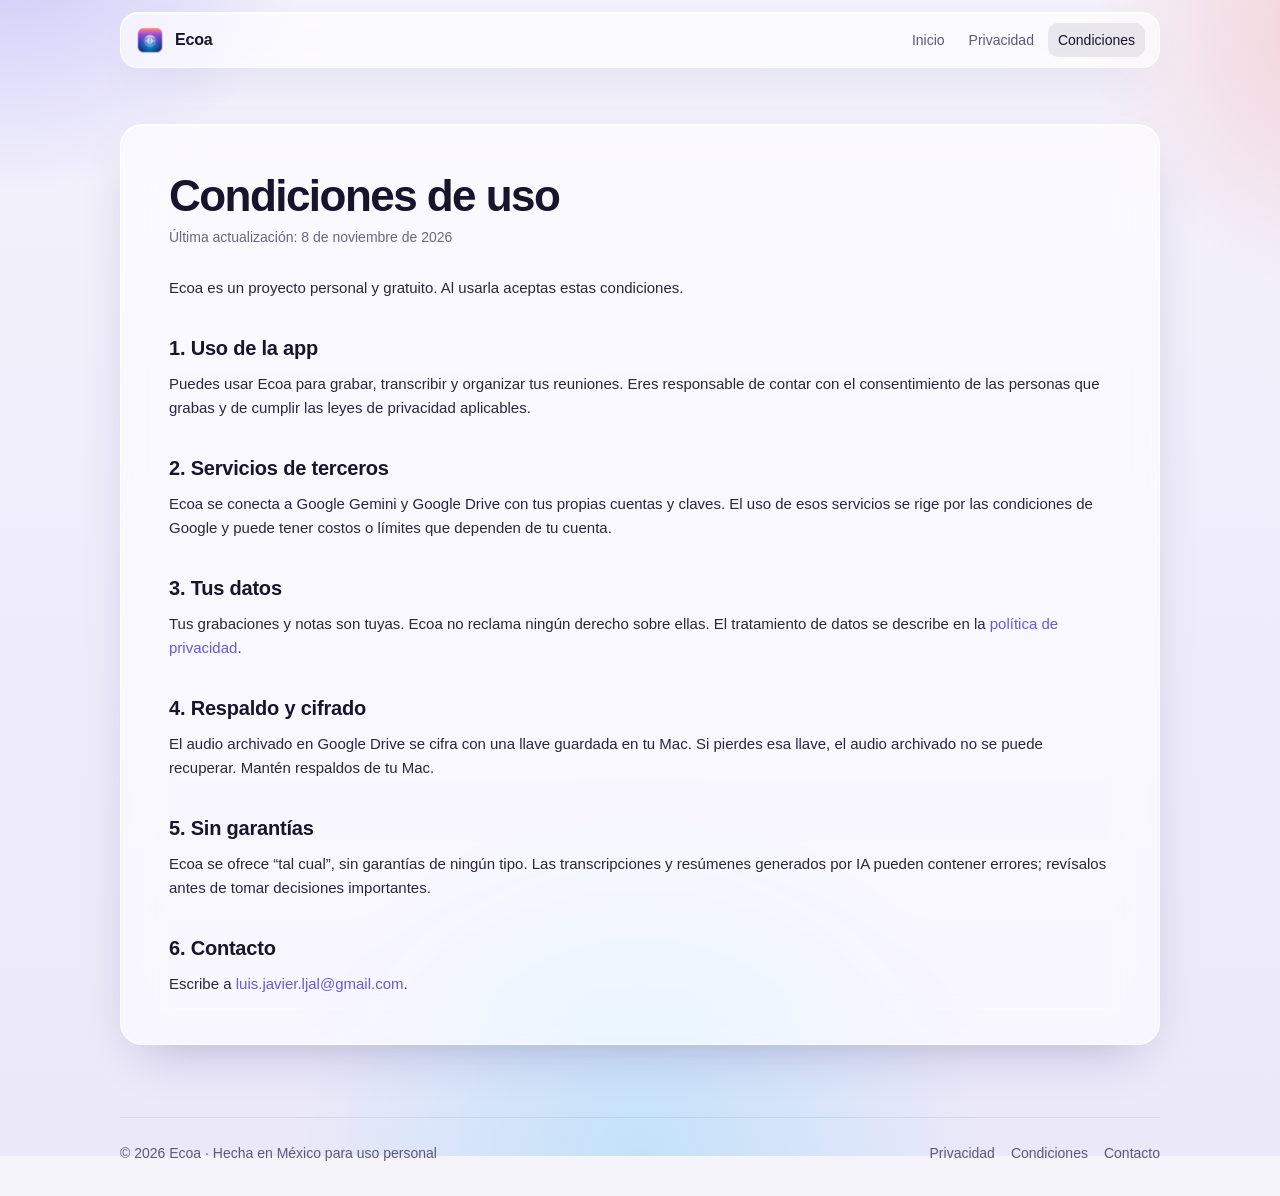
==== condiciones.html @ 5812d520 "Add files via upload" ====
<!doctype html>
<html lang="es">
<head>
<meta charset="utf-8">
<meta name="viewport" content="width=device-width, initial-scale=1">
<title>Condiciones · Ecoa</title>
<meta name="description" content="Condiciones de uso de Ecoa.">
<link rel="icon" href="favicon.png">
<link rel="stylesheet" href="style.css">
</head>
<body>
<header class="wrap nav">
  <a class="brand" href="index.html"><img src="icon.png" alt="">Ecoa</a>
  <nav class="nav-links">
    <a href="index.html">Inicio</a>
    <a href="privacidad.html">Privacidad</a>
    <a href="condiciones.html" aria-current="page">Condiciones</a>
  </nav>
</header>
<main class="wrap doc">
  <article class="card">
    <h1>Condiciones de uso</h1>
    <p class="updated">Última actualización: 8 de noviembre de 2026</p>

    <p>Ecoa es un proyecto personal y gratuito. Al usarla aceptas estas condiciones.</p>

    <h2>1. Uso de la app</h2>
    <p>Puedes usar Ecoa para grabar, transcribir y organizar tus reuniones. Eres responsable de contar con el consentimiento de las personas que grabas y de cumplir las leyes de privacidad aplicables.</p>

    <h2>2. Servicios de terceros</h2>
    <p>Ecoa se conecta a Google Gemini y Google Drive con tus propias cuentas y claves. El uso de esos servicios se rige por las condiciones de Google y puede tener costos o límites que dependen de tu cuenta.</p>

    <h2>3. Tus datos</h2>
    <p>Tus grabaciones y notas son tuyas. Ecoa no reclama ningún derecho sobre ellas. El tratamiento de datos se describe en la <a href="privacidad.html">política de privacidad</a>.</p>

    <h2>4. Respaldo y cifrado</h2>
    <p>El audio archivado en Google Drive se cifra con una llave guardada en tu Mac. Si pierdes esa llave, el audio archivado no se puede recuperar. Mantén respaldos de tu Mac.</p>

    <h2>5. Sin garantías</h2>
    <p>Ecoa se ofrece “tal cual”, sin garantías de ningún tipo. Las transcripciones y resúmenes generados por IA pueden contener errores; revísalos antes de tomar decisiones importantes.</p>

    <h2>6. Contacto</h2>
    <p>Escribe a <a href="mailto:luis.javier.ljal@gmail.com">luis.javier.ljal@gmail.com</a>.</p>
  </article>
</main>
<footer class="wrap">
  <span>© 2026 Ecoa · Hecha en México para uso personal</span>
  <nav><a href="privacidad.html">Privacidad</a><a href="condiciones.html">Condiciones</a><a href="mailto:luis.javier.ljal@gmail.com">Contacto</a></nav>
</footer>
</body></html>
---- style.css ----
:root {
  --bg: #f5f4fb;
  --bg-2: #ebe8f7;
  --text: #17142b;
  --muted: #5d5878;
  --card: rgba(255, 255, 255, 0.62);
  --card-border: rgba(255, 255, 255, 0.85);
  --line: rgba(23, 20, 43, 0.08);
  --accent: #5b4bdb;
  --accent-2: #e9736b;
  --glow-1: rgba(91, 75, 219, 0.30);
  --glow-2: rgba(233, 115, 107, 0.26);
  --glow-3: rgba(64, 200, 240, 0.22);
  --shadow: 0 1px 0 rgba(255,255,255,.9) inset, 0 20px 50px -24px rgba(40, 30, 110, 0.35);
}
@media (prefers-color-scheme: dark) {
  :root {
    --bg: #0c0b1a;
    --bg-2: #141230;
    --text: #f1effb;
    --muted: #a6a1c4;
    --card: rgba(255, 255, 255, 0.06);
    --card-border: rgba(255, 255, 255, 0.12);
    --line: rgba(255, 255, 255, 0.09);
    --accent: #9d8fff;
    --accent-2: #ff9b8c;
    --glow-1: rgba(110, 90, 255, 0.35);
    --glow-2: rgba(255, 120, 110, 0.20);
    --glow-3: rgba(60, 200, 255, 0.18);
    --shadow: 0 1px 0 rgba(255,255,255,.08) inset, 0 24px 60px -28px rgba(0, 0, 0, 0.8);
  }
}

* { box-sizing: border-box; }
html { -webkit-text-size-adjust: 100%; }
body {
  margin: 0;
  font-family: -apple-system, BlinkMacSystemFont, "SF Pro Text", "Inter", "Segoe UI", Roboto, sans-serif;
  color: var(--text);
  background: var(--bg);
  line-height: 1.6;
  min-height: 100vh;
  overflow-x: hidden;
}
/* Fondo de atardecer difuso, como el icono */
body::before {
  content: "";
  position: fixed; inset: -20vmax;
  z-index: -1;
  background:
    radial-gradient(40vmax 40vmax at 15% 10%, var(--glow-1), transparent 60%),
    radial-gradient(35vmax 35vmax at 90% 20%, var(--glow-2), transparent 60%),
    radial-gradient(45vmax 45vmax at 50% 100%, var(--glow-3), transparent 60%),
    linear-gradient(180deg, var(--bg), var(--bg-2));
  filter: saturate(115%);
}

a { color: var(--accent); text-decoration: none; }
a:hover { text-decoration: underline; text-underline-offset: 3px; }

.wrap { width: min(1040px, 100% - 32px); margin-inline: auto; }

/* Barra superior */
.nav {
  position: sticky; top: 12px; z-index: 10;
  margin-top: 12px;
  display: flex; align-items: center; justify-content: space-between; gap: 12px;
  padding: 10px 14px;
  border-radius: 18px;
  background: var(--card);
  border: 1px solid var(--card-border);
  backdrop-filter: blur(24px) saturate(160%);
  -webkit-backdrop-filter: blur(24px) saturate(160%);
  box-shadow: var(--shadow);
}
.brand { display: flex; align-items: center; gap: 10px; font-weight: 700; color: var(--text); letter-spacing: -0.01em; }
.brand:hover { text-decoration: none; }
.brand img { width: 30px; height: 30px; border-radius: 8px; }
.nav-links { display: flex; gap: 4px; flex-wrap: wrap; }
.nav-links a {
  color: var(--muted); font-size: 14px; font-weight: 500;
  padding: 6px 10px; border-radius: 10px;
}
.nav-links a:hover, .nav-links a[aria-current="page"] { color: var(--text); background: var(--line); text-decoration: none; }

/* Hero */
.hero { text-align: center; padding: 88px 0 56px; }
.hero-icon {
  width: 132px; height: 132px; border-radius: 30px;
  filter: drop-shadow(0 24px 40px rgba(60, 40, 160, 0.35));
  animation: float 6s ease-in-out infinite;
}
@keyframes float { 50% { transform: translateY(-8px); } }
@media (prefers-reduced-motion: reduce) { .hero-icon { animation: none; } }
.eyebrow {
  display: inline-block; margin-top: 28px;
  font-size: 13px; font-weight: 600; letter-spacing: .02em;
  color: var(--accent);
  padding: 5px 12px; border-radius: 999px;
  background: var(--card); border: 1px solid var(--card-border);
}
h1 {
  font-size: clamp(40px, 7vw, 68px);
  line-height: 1.05; letter-spacing: -0.035em;
  margin: 18px 0 16px; font-weight: 800;
}
.gradient-text {
  background: linear-gradient(100deg, var(--accent) 10%, #b45ad8 50%, var(--accent-2) 90%);
  -webkit-background-clip: text; background-clip: text; color: transparent;
}
.lead { font-size: clamp(17px, 2.2vw, 20px); color: var(--muted); max-width: 620px; margin: 0 auto; }
.pill-row { display: flex; justify-content: center; flex-wrap: wrap; gap: 8px; margin-top: 28px; }
.pill {
  font-size: 13px; color: var(--muted);
  padding: 6px 12px; border-radius: 999px;
  border: 1px solid var(--line); background: var(--card);
}

/* Tarjetas */
.grid { display: grid; grid-template-columns: repeat(auto-fit, minmax(230px, 1fr)); gap: 16px; }
.card {
  padding: 24px;
  border-radius: 22px;
  background: var(--card);
  border: 1px solid var(--card-border);
  backdrop-filter: blur(20px) saturate(150%);
  -webkit-backdrop-filter: blur(20px) saturate(150%);
  box-shadow: var(--shadow);
}
.card .ico {
  width: 42px; height: 42px; border-radius: 12px;
  display: grid; place-items: center;
  font-size: 21px;
  background: linear-gradient(135deg, rgba(91,75,219,.18), rgba(233,115,107,.18));
  margin-bottom: 14px;
}
.card h3 { margin: 0 0 6px; font-size: 17px; letter-spacing: -0.01em; }
.card p { margin: 0; color: var(--muted); font-size: 15px; }

section { padding: 28px 0; }
.section-title { text-align: center; font-size: clamp(26px, 4vw, 34px); letter-spacing: -0.02em; margin: 0 0 8px; }
.section-sub { text-align: center; color: var(--muted); margin: 0 auto 28px; max-width: 560px; }

.privacy-band {
  display: grid; grid-template-columns: auto 1fr; gap: 20px; align-items: center;
  padding: 28px;
}
.privacy-band .shield { font-size: 44px; }
.privacy-band h3 { margin: 0 0 4px; font-size: 20px; }
.privacy-band p { margin: 0; color: var(--muted); }
@media (max-width: 560px) { .privacy-band { grid-template-columns: 1fr; text-align: center; } }

/* Documentos legales */
.doc { padding: 56px 0 24px; }
.doc .card { padding: clamp(24px, 5vw, 48px); }
.doc h1 { font-size: clamp(32px, 5vw, 44px); margin: 0 0 6px; }
.doc .updated { color: var(--muted); font-size: 14px; margin: 0 0 28px; }
.doc h2 { font-size: 20px; letter-spacing: -0.01em; margin: 32px 0 8px; }
.doc p, .doc li { color: var(--text); opacity: .92; }
.doc ul { padding-left: 20px; }
.doc li { margin: 6px 0; }
.callout {
  margin: 20px 0; padding: 16px 18px; border-radius: 14px;
  background: linear-gradient(135deg, rgba(91,75,219,.10), rgba(233,115,107,.10));
  border: 1px solid var(--line);
}
code { font-family: ui-monospace, "SF Mono", Menlo, monospace; font-size: .9em; padding: 1px 6px; border-radius: 6px; background: var(--line); }

footer {
  margin: 48px auto 32px; padding-top: 24px;
  border-top: 1px solid var(--line);
  display: flex; flex-wrap: wrap; justify-content: space-between; gap: 12px;
  color: var(--muted); font-size: 14px;
}
footer nav { display: flex; gap: 16px; flex-wrap: wrap; }
footer a { color: var(--muted); }
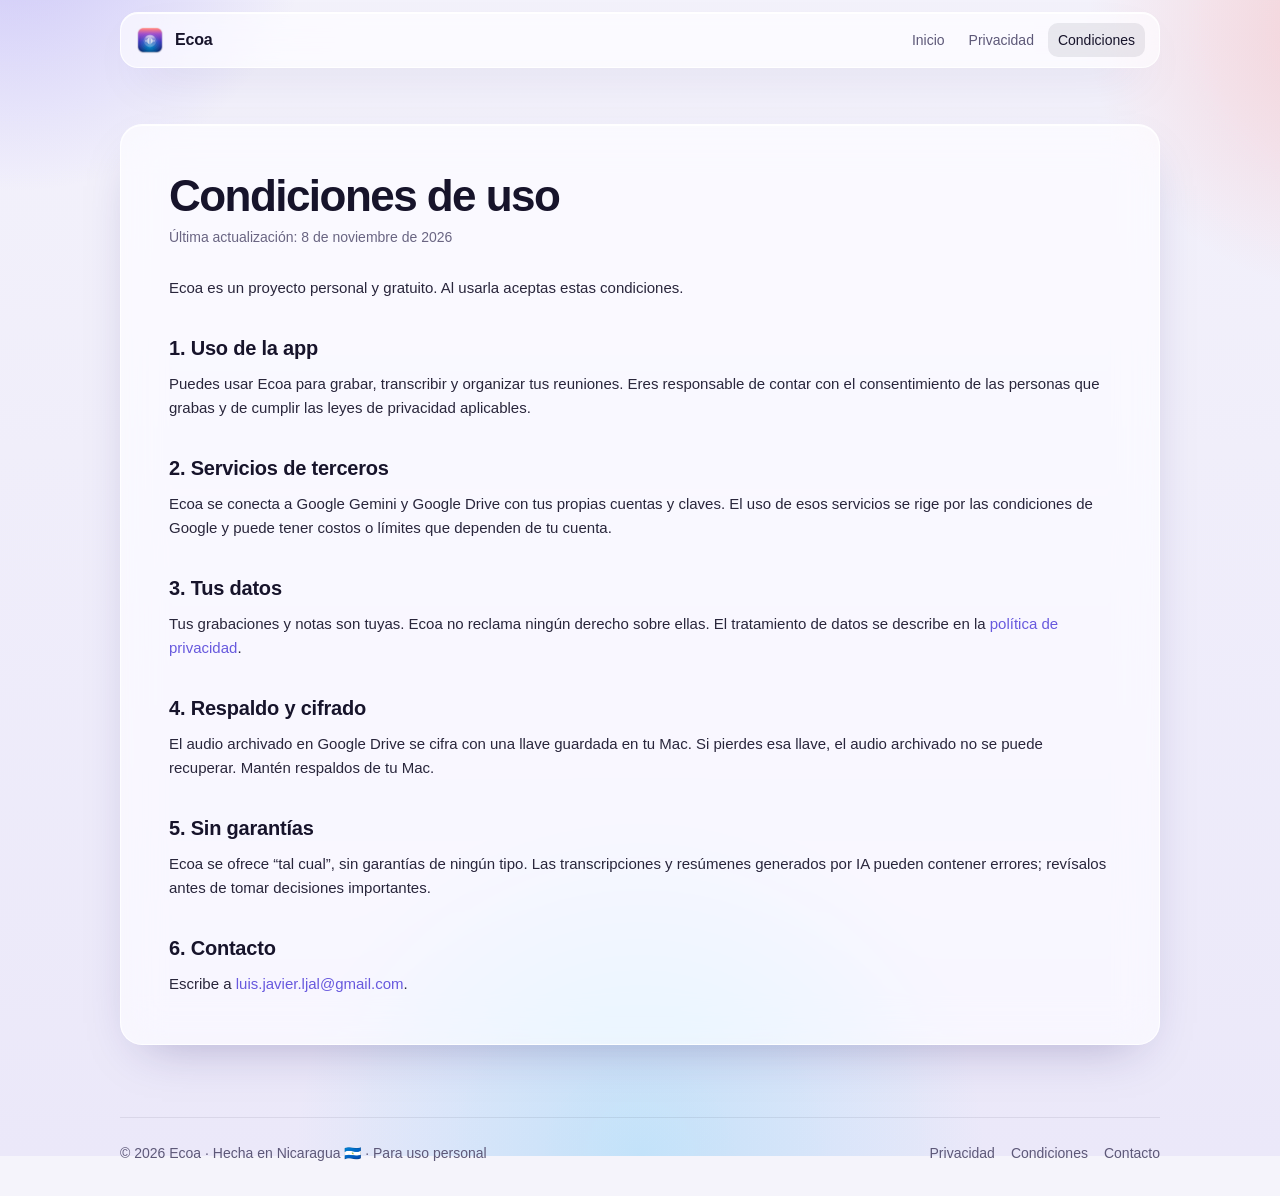
==== commit 20326f0a: "Add files via upload" ====
--- a/condiciones.html
+++ b/condiciones.html
@@ -44,7 +44,7 @@
   </article>
 </main>
 <footer class="wrap">
-  <span>© 2026 Ecoa · Hecha en México para uso personal</span>
+  <span>© 2026 Ecoa · Hecha en Nicaragua 🇳🇮 · Para uso personal</span>
   <nav><a href="privacidad.html">Privacidad</a><a href="condiciones.html">Condiciones</a><a href="mailto:luis.javier.ljal@gmail.com">Contacto</a></nav>
 </footer>
 </body></html>
